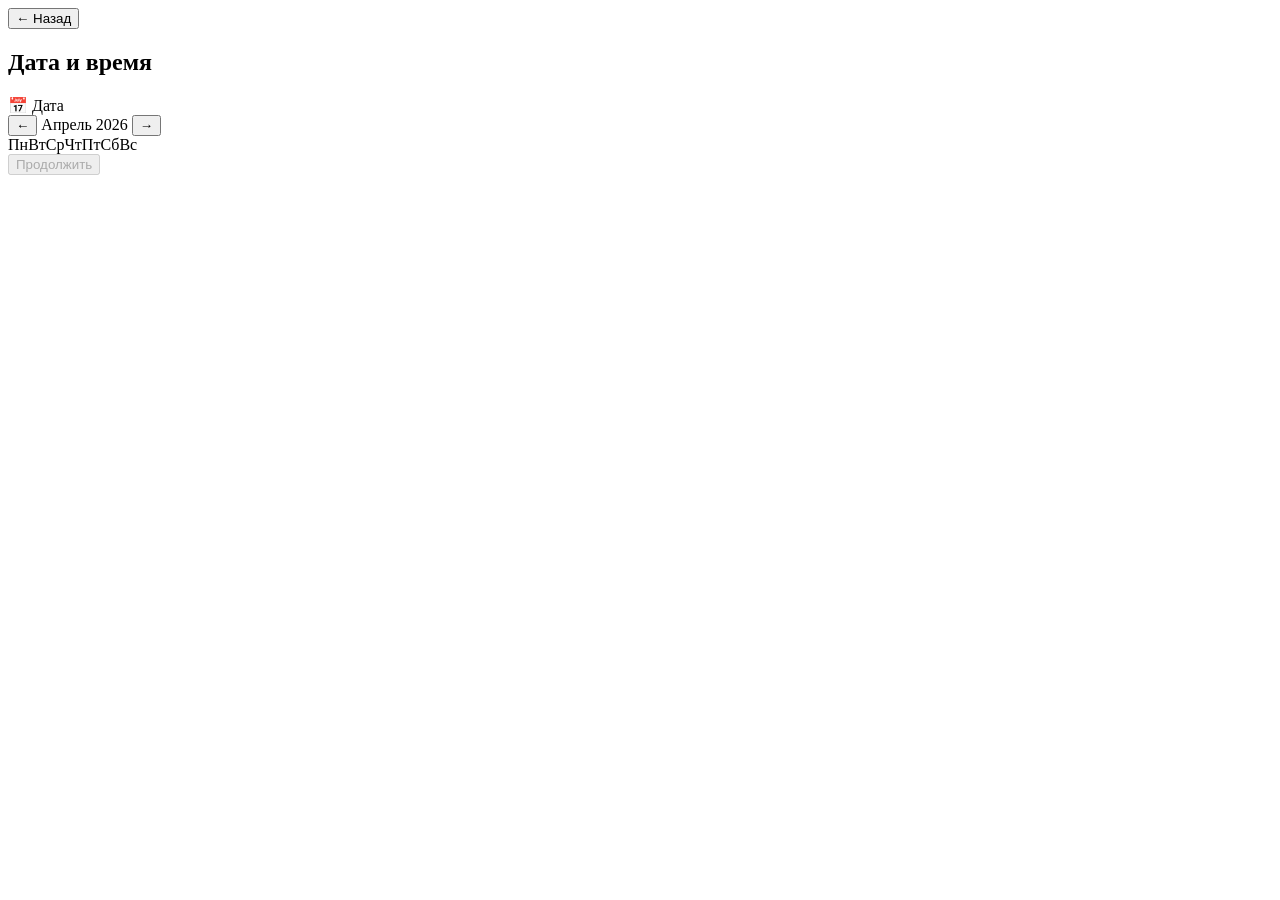
==== calendar.html @ fb3a7a3f "Create calendar.html" ====
<!DOCTYPE html>
<html lang="ru">
<head>
    <meta charset="UTF-8">
    <meta name="viewport" content="width=device-width, initial-scale=1.0, maximum-scale=1.0, user-scalable=no">
    <meta name="color-scheme" content="light dark">
    <title>Выбор даты и времени</title>
    <link rel="stylesheet" href="css/style.css">
    <script src="https://telegram.org/js/telegram-web-app.js"></script>
</head>
<body>
    <div class="container">
        <div class="header">
            <button id="back-btn" class="btn-back">← Назад</button>
            <h2>Дата и время</h2>
        </div>
        
        <div class="content">
            <div class="section">
                <label>📅 Дата</label>
                <div id="calendar" class="calendar">
                    <div class="calendar-header">
                        <button id="prev-month" class="calendar-nav">←</button>
                        <span id="current-month">Апрель 2026</span>
                        <button id="next-month" class="calendar-nav">→</button>
                    </div>
                    <div class="calendar-weekdays">
                        <span>Пн</span><span>Вт</span><span>Ср</span><span>Чт</span><span>Пт</span><span>Сб</span><span>Вс</span>
                    </div>
                    <div id="calendar-days" class="calendar-days"></div>
                </div>
            </div>
            
            <div class="section" id="time-section" style="display: none;">
                <label>⏰ Время</label>
                <div id="time-slots" class="time-slots"></div>
            </div>
            
            <div class="section" id="selected-info" style="display: none;">
                <div class="selected-card">
                    <div class="selected-icon">💇♀️</div>
                    <div class="selected-details">
                        <span id="selected-service"></span>
                        <span id="selected-datetime"></span>
                        <span id="selected-price"></span>
                    </div>
                </div>
            </div>
        </div>
        
        <div class="footer">
            <button id="continue-calendar-btn" class="btn btn-primary" disabled>Продолжить</button>
        </div>
    </div>
    
    <div id="toast" class="toast"></div>
    
    <script src="js/telegram.js"></script>
    <script src="js/calendar.js"></script>
</body>
</html>
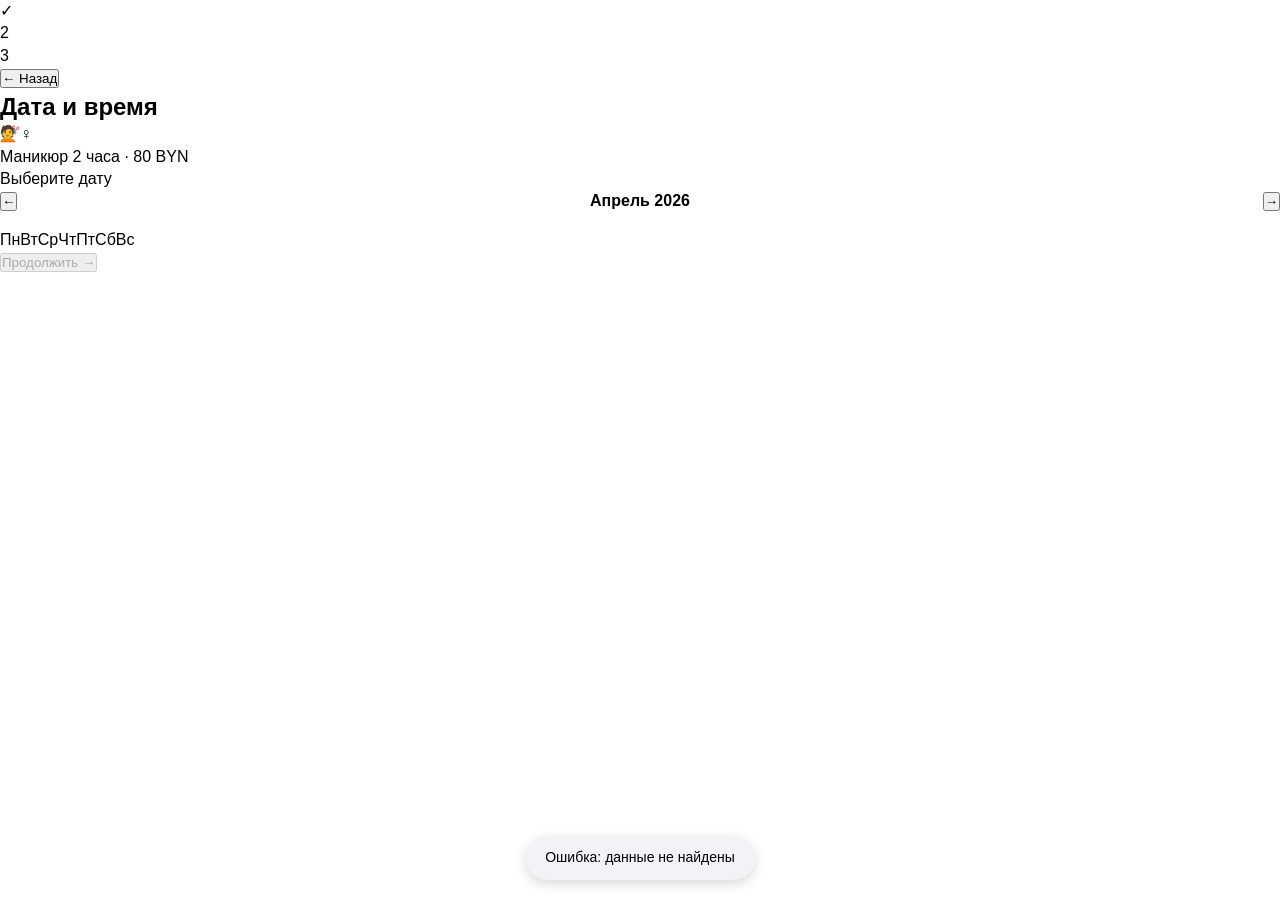
==== commit 4873bf30: "Update calendar.html" ====
--- a/calendar.html
+++ b/calendar.html
@@ -2,60 +2,68 @@
 <html lang="ru">
 <head>
     <meta charset="UTF-8">
-    <meta name="viewport" content="width=device-width, initial-scale=1.0, maximum-scale=1.0, user-scalable=no">
+    <meta name="viewport" content="width=device-width, initial-scale=1.0, maximum-scale=1.0, user-scalable=no, viewport-fit=cover">
     <meta name="color-scheme" content="light dark">
-    <title>Выбор даты и времени</title>
-    <link rel="stylesheet" href="css/style.css">
+    <title>Дата и время</title>
+    <link rel="stylesheet" href="style.css">
     <script src="https://telegram.org/js/telegram-web-app.js"></script>
 </head>
 <body>
-    <div class="container">
-        <div class="header">
-            <button id="back-btn" class="btn-back">← Назад</button>
-            <h2>Дата и время</h2>
+    <div class="app">
+        <!-- Шапка с прогрессом -->
+        <div class="progress-bar">
+            <div class="progress-step completed">✓</div>
+            <div class="progress-line completed"></div>
+            <div class="progress-step active">2</div>
+            <div class="progress-line"></div>
+            <div class="progress-step">3</div>
         </div>
         
-        <div class="content">
-            <div class="section">
-                <label>📅 Дата</label>
-                <div id="calendar" class="calendar">
+        <div class="screen active">
+            <div class="screen-header">
+                <button id="back-btn" class="back-btn">← Назад</button>
+                <h2>Дата и время</h2>
+            </div>
+            
+            <div class="screen-content">
+                <!-- Выбранная услуга -->
+                <div class="selected-service-card">
+                    <div class="service-icon">💇♀️</div>
+                    <div class="service-info">
+                        <span id="selected-service-name">Маникюр</span>
+                        <span id="selected-service-details">2 часа · 80 BYN</span>
+                    </div>
+                </div>
+                
+                <!-- Календарь -->
+                <div class="section-title">Выберите дату</div>
+                <div class="calendar-wrapper">
                     <div class="calendar-header">
-                        <button id="prev-month" class="calendar-nav">←</button>
+                        <button id="prev-month" class="month-nav">←</button>
                         <span id="current-month">Апрель 2026</span>
-                        <button id="next-month" class="calendar-nav">→</button>
+                        <button id="next-month" class="month-nav">→</button>
                     </div>
-                    <div class="calendar-weekdays">
+                    <div class="weekdays">
                         <span>Пн</span><span>Вт</span><span>Ср</span><span>Чт</span><span>Пт</span><span>Сб</span><span>Вс</span>
                     </div>
-                    <div id="calendar-days" class="calendar-days"></div>
+                    <div id="calendar-days" class="calendar-grid"></div>
+                </div>
+                
+                <!-- Время -->
+                <div id="time-section" class="time-section" style="display: none;">
+                    <div class="section-title">Выберите время</div>
+                    <div id="time-slots" class="time-grid"></div>
                 </div>
             </div>
             
-            <div class="section" id="time-section" style="display: none;">
-                <label>⏰ Время</label>
-                <div id="time-slots" class="time-slots"></div>
+            <div class="screen-footer">
+                <button id="continue-calendar-btn" class="primary-btn" disabled>Продолжить →</button>
             </div>
-            
-            <div class="section" id="selected-info" style="display: none;">
-                <div class="selected-card">
-                    <div class="selected-icon">💇♀️</div>
-                    <div class="selected-details">
-                        <span id="selected-service"></span>
-                        <span id="selected-datetime"></span>
-                        <span id="selected-price"></span>
-                    </div>
-                </div>
-            </div>
-        </div>
-        
-        <div class="footer">
-            <button id="continue-calendar-btn" class="btn btn-primary" disabled>Продолжить</button>
         </div>
     </div>
     
     <div id="toast" class="toast"></div>
-    
-    <script src="js/telegram.js"></script>
-    <script src="js/calendar.js"></script>
+    <script src="telegram.js"></script>
+    <script src="calendar.js"></script>
 </body>
 </html>
--- a/style.css
+++ b/style.css
@@ -0,0 +1,436 @@
+* {
+    margin: 0;
+    padding: 0;
+    box-sizing: border-box;
+}
+
+:root {
+    --tg-theme-bg-color: #ffffff;
+    --tg-theme-text-color: #000000;
+    --tg-theme-hint-color: #8e8e93;
+    --tg-theme-link-color: #007aff;
+    --tg-theme-button-color: #007aff;
+    --tg-theme-button-text-color: #ffffff;
+    --tg-theme-secondary-bg-color: #f2f2f7;
+}
+
+@media (prefers-color-scheme: dark) {
+    :root {
+        --tg-theme-bg-color: #1c1c1e;
+        --tg-theme-text-color: #ffffff;
+        --tg-theme-hint-color: #8e8e93;
+        --tg-theme-link-color: #0a84ff;
+        --tg-theme-button-color: #0a84ff;
+        --tg-theme-button-text-color: #ffffff;
+        --tg-theme-secondary-bg-color: #2c2c2e;
+    }
+}
+
+body {
+    font-family: -apple-system, BlinkMacSystemFont, 'Segoe UI', Roboto, Helvetica, sans-serif;
+    background-color: var(--tg-theme-bg-color);
+    color: var(--tg-theme-text-color);
+    line-height: 1.4;
+    -webkit-font-smoothing: antialiased;
+}
+
+.container {
+    max-width: 600px;
+    margin: 0 auto;
+    padding: 16px;
+    min-height: 100vh;
+    display: flex;
+    flex-direction: column;
+}
+
+.header {
+    margin-bottom: 20px;
+}
+
+.header h1 {
+    font-size: 24px;
+    font-weight: 600;
+    margin-bottom: 4px;
+}
+
+.header p {
+    color: var(--tg-theme-hint-color);
+    font-size: 14px;
+}
+
+.header h2 {
+    font-size: 20px;
+    font-weight: 600;
+}
+
+.btn-back {
+    background: none;
+    border: none;
+    color: var(--tg-theme-link-color);
+    font-size: 18px;
+    cursor: pointer;
+    padding: 8px 0;
+    margin-bottom: 8px;
+}
+
+.content {
+    flex: 1;
+}
+
+.section {
+    margin-bottom: 24px;
+}
+
+.section label {
+    display: block;
+    font-size: 14px;
+    font-weight: 500;
+    margin-bottom: 8px;
+    color: var(--tg-theme-text-color);
+}
+
+.input {
+    width: 100%;
+    padding: 14px 16px;
+    font-size: 16px;
+    background-color: var(--tg-theme-secondary-bg-color);
+    border: none;
+    border-radius: 12px;
+    color: var(--tg-theme-text-color);
+    outline: none;
+    transition: background-color 0.2s;
+}
+
+.input:focus {
+    background-color: var(--tg-theme-bg-color);
+    box-shadow: 0 0 0 2px var(--tg-theme-button-color);
+}
+
+.input::placeholder {
+    color: var(--tg-theme-hint-color);
+}
+
+.services-list {
+    display: flex;
+    flex-direction: column;
+    gap: 10px;
+}
+
+.service-card {
+    background-color: var(--tg-theme-secondary-bg-color);
+    border-radius: 12px;
+    padding: 16px;
+    cursor: pointer;
+    transition: all 0.2s;
+    border: 2px solid transparent;
+}
+
+.service-card:hover {
+    opacity: 0.9;
+}
+
+.service-card.selected {
+    border-color: var(--tg-theme-button-color);
+    background-color: var(--tg-theme-bg-color);
+}
+
+.service-name {
+    font-size: 16px;
+    font-weight: 500;
+    margin-bottom: 4px;
+}
+
+.service-details {
+    display: flex;
+    justify-content: space-between;
+    color: var(--tg-theme-hint-color);
+    font-size: 14px;
+}
+
+.loading {
+    text-align: center;
+    padding: 40px;
+    color: var(--tg-theme-hint-color);
+}
+
+.calendar {
+    background-color: var(--tg-theme-secondary-bg-color);
+    border-radius: 16px;
+    padding: 16px;
+}
+
+.calendar-header {
+    display: flex;
+    justify-content: space-between;
+    align-items: center;
+    margin-bottom: 16px;
+}
+
+.calendar-nav {
+    background: none;
+    border: none;
+    color: var(--tg-theme-link-color);
+    font-size: 20px;
+    cursor: pointer;
+    padding: 8px 12px;
+}
+
+#current-month {
+    font-weight: 600;
+    font-size: 16px;
+}
+
+.calendar-weekdays {
+    display: grid;
+    grid-template-columns: repeat(7, 1fr);
+    text-align: center;
+    margin-bottom: 8px;
+    color: var(--tg-theme-hint-color);
+    font-size: 13px;
+    font-weight: 500;
+}
+
+.calendar-days {
+    display: grid;
+    grid-template-columns: repeat(7, 1fr);
+    gap: 4px;
+}
+
+.calendar-day {
+    aspect-ratio: 1;
+    display: flex;
+    align-items: center;
+    justify-content: center;
+    border-radius: 10px;
+    cursor: pointer;
+    font-size: 15px;
+    transition: background-color 0.2s;
+}
+
+.calendar-day:hover {
+    background-color: var(--tg-theme-button-color);
+    color: var(--tg-theme-button-text-color);
+}
+
+.calendar-day.empty {
+    cursor: default;
+}
+
+.calendar-day.selected {
+    background-color: var(--tg-theme-button-color);
+    color: var(--tg-theme-button-text-color);
+}
+
+.calendar-day.today {
+    font-weight: 700;
+    color: var(--tg-theme-link-color);
+}
+
+.time-slots {
+    display: grid;
+    grid-template-columns: repeat(3, 1fr);
+    gap: 10px;
+}
+
+.time-slot {
+    background-color: var(--tg-theme-secondary-bg-color);
+    border-radius: 10px;
+    padding: 12px;
+    text-align: center;
+    cursor: pointer;
+    font-size: 14px;
+    font-weight: 500;
+    transition: all 0.2s;
+    border: 2px solid transparent;
+}
+
+.time-slot:hover {
+    opacity: 0.9;
+}
+
+.time-slot.selected {
+    border-color: var(--tg-theme-button-color);
+    background-color: var(--tg-theme-bg-color);
+}
+
+.selected-card {
+    background-color: var(--tg-theme-secondary-bg-color);
+    border-radius: 12px;
+    padding: 16px;
+    display: flex;
+    align-items: center;
+    gap: 12px;
+}
+
+.selected-icon {
+    font-size: 32px;
+}
+
+.selected-details {
+    display: flex;
+    flex-direction: column;
+    gap: 4px;
+}
+
+.selected-details span:first-child {
+    font-weight: 600;
+    font-size: 16px;
+}
+
+.selected-details span:not(:first-child) {
+    color: var(--tg-theme-hint-color);
+    font-size: 14px;
+}
+
+.confirm-card {
+    background-color: var(--tg-theme-secondary-bg-color);
+    border-radius: 20px;
+    padding: 24px;
+    text-align: center;
+}
+
+.confirm-icon {
+    font-size: 48px;
+    margin-bottom: 16px;
+}
+
+.confirm-card h3 {
+    font-size: 20px;
+    margin-bottom: 20px;
+}
+
+.confirm-details {
+    text-align: left;
+    margin-top: 20px;
+}
+
+.detail-row {
+    display: flex;
+    justify-content: space-between;
+    padding: 12px 0;
+    border-bottom: 1px solid rgba(128, 128, 128, 0.2);
+}
+
+.detail-row:last-child {
+    border-bottom: none;
+}
+
+.detail-label {
+    color: var(--tg-theme-hint-color);
+    font-size: 14px;
+}
+
+.detail-value {
+    font-weight: 500;
+    font-size: 15px;
+    text-align: right;
+    max-width: 60%;
+}
+
+.success-content {
+    display: flex;
+    flex-direction: column;
+    align-items: center;
+    justify-content: center;
+    min-height: 80vh;
+    text-align: center;
+    padding: 20px;
+}
+
+.success-icon {
+    font-size: 80px;
+    margin-bottom: 20px;
+}
+
+.success-content h2 {
+    font-size: 24px;
+    margin-bottom: 12px;
+}
+
+.success-content p {
+    color: var(--tg-theme-hint-color);
+    margin-bottom: 30px;
+}
+
+.success-details {
+    background-color: var(--tg-theme-secondary-bg-color);
+    border-radius: 16px;
+    padding: 20px;
+    width: 100%;
+    margin-bottom: 30px;
+    text-align: left;
+}
+
+.footer {
+    padding-top: 20px;
+    margin-top: auto;
+}
+
+.btn {
+    width: 100%;
+    padding: 16px;
+    font-size: 16px;
+    font-weight: 600;
+    border: none;
+    border-radius: 12px;
+    cursor: pointer;
+    transition: opacity 0.2s;
+}
+
+.btn:active {
+    opacity: 0.8;
+}
+
+.btn-primary {
+    background-color: var(--tg-theme-button-color);
+    color: var(--tg-theme-button-text-color);
+}
+
+.btn-primary:disabled {
+    opacity: 0.5;
+    cursor: not-allowed;
+}
+
+.btn-secondary {
+    background-color: var(--tg-theme-secondary-bg-color);
+    color: var(--tg-theme-text-color);
+    margin-top: 10px;
+}
+
+.toast {
+    position: fixed;
+    bottom: 20px;
+    left: 50%;
+    transform: translateX(-50%);
+    background-color: var(--tg-theme-secondary-bg-color);
+    color: var(--tg-theme-text-color);
+    padding: 12px 20px;
+    border-radius: 30px;
+    font-size: 14px;
+    box-shadow: 0 4px 12px rgba(0, 0, 0, 0.15);
+    opacity: 0;
+    transition: opacity 0.3s;
+    pointer-events: none;
+    z-index: 1000;
+}
+
+.toast.show {
+    opacity: 1;
+    pointer-events: none;
+}
+
+.error-message {
+    color: #ff3b30;
+    font-size: 13px;
+    margin-top: 6px;
+}
+
+@media (max-width: 400px) {
+    .container {
+        padding: 12px;
+    }
+    
+    .time-slots {
+        grid-template-columns: repeat(2, 1fr);
+    }
+}
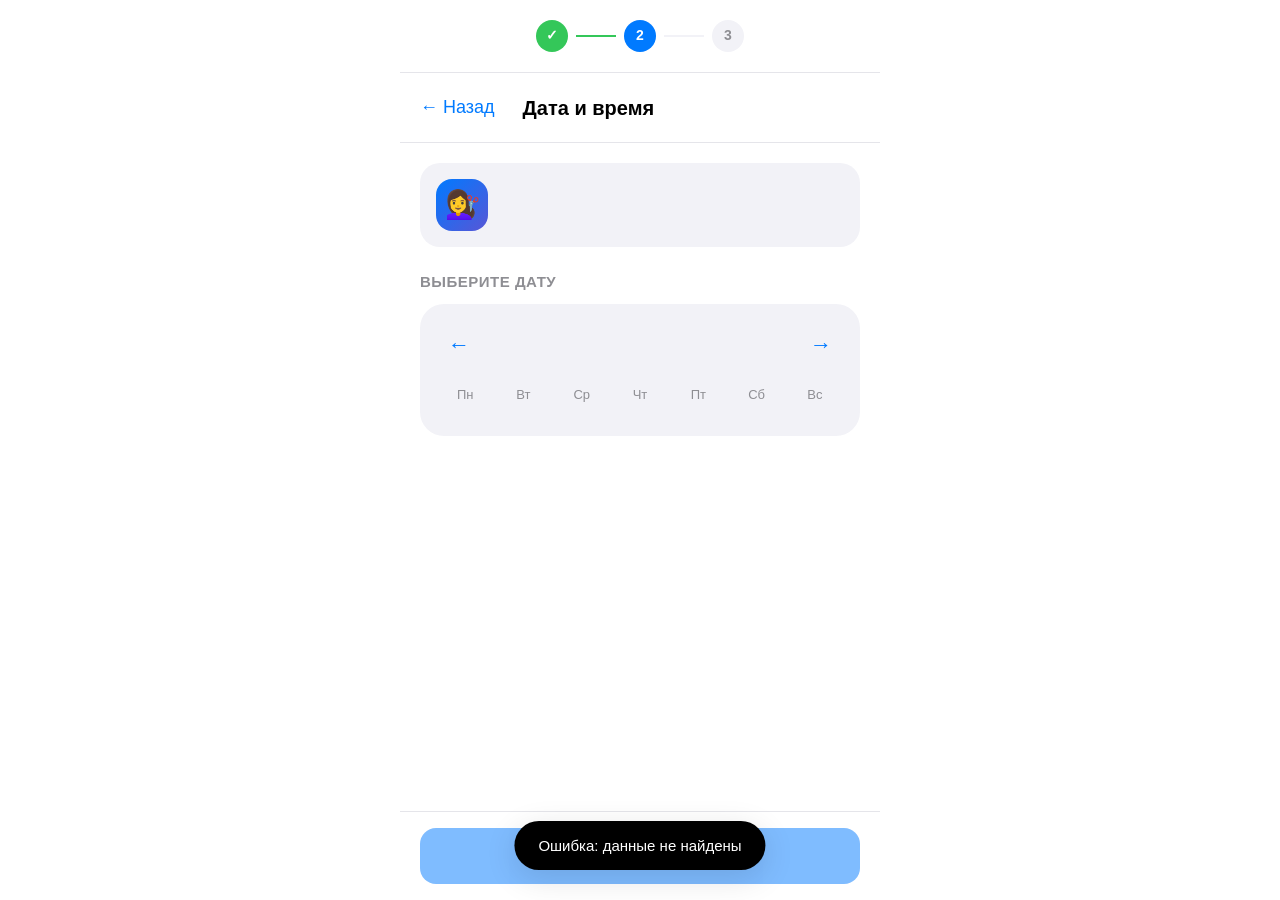
==== commit ab1d4201: "Update calendar.html" ====
--- a/calendar.html
+++ b/calendar.html
@@ -3,67 +3,26 @@
 <head>
     <meta charset="UTF-8">
     <meta name="viewport" content="width=device-width, initial-scale=1.0, maximum-scale=1.0, user-scalable=no, viewport-fit=cover">
-    <meta name="color-scheme" content="light dark">
     <title>Дата и время</title>
     <link rel="stylesheet" href="style.css">
     <script src="https://telegram.org/js/telegram-web-app.js"></script>
 </head>
 <body>
-    <div class="app">
-        <!-- Шапка с прогрессом -->
-        <div class="progress-bar">
-            <div class="progress-step completed">✓</div>
-            <div class="progress-line completed"></div>
-            <div class="progress-step active">2</div>
-            <div class="progress-line"></div>
-            <div class="progress-step">3</div>
+<div class="app">
+    <div class="progress-bar"><div class="progress-step completed">✓</div><div class="progress-line completed"></div><div class="progress-step active">2</div><div class="progress-line"></div><div class="progress-step">3</div></div>
+    <div class="screen active">
+        <div class="screen-header"><button class="back-btn" id="back-btn">← Назад</button><h2>Дата и время</h2></div>
+        <div class="screen-content">
+            <div class="selected-service-card"><div class="service-icon">💇‍♀️</div><div class="service-info"><span id="selected-service-name"></span><span id="selected-service-details"></span></div></div>
+            <div class="section-title">Выберите дату</div>
+            <div class="calendar-wrapper"><div class="calendar-header"><button id="prev-month" class="month-nav">←</button><span id="current-month"></span><button id="next-month" class="month-nav">→</button></div><div class="weekdays"><span>Пн</span><span>Вт</span><span>Ср</span><span>Чт</span><span>Пт</span><span>Сб</span><span>Вс</span></div><div id="calendar-days" class="calendar-grid"></div></div>
+            <div id="time-section" class="time-section" style="display:none;"><div class="section-title">Выберите время</div><div id="time-slots" class="time-grid"></div></div>
         </div>
-        
-        <div class="screen active">
-            <div class="screen-header">
-                <button id="back-btn" class="back-btn">← Назад</button>
-                <h2>Дата и время</h2>
-            </div>
-            
-            <div class="screen-content">
-                <!-- Выбранная услуга -->
-                <div class="selected-service-card">
-                    <div class="service-icon">💇♀️</div>
-                    <div class="service-info">
-                        <span id="selected-service-name">Маникюр</span>
-                        <span id="selected-service-details">2 часа · 80 BYN</span>
-                    </div>
-                </div>
-                
-                <!-- Календарь -->
-                <div class="section-title">Выберите дату</div>
-                <div class="calendar-wrapper">
-                    <div class="calendar-header">
-                        <button id="prev-month" class="month-nav">←</button>
-                        <span id="current-month">Апрель 2026</span>
-                        <button id="next-month" class="month-nav">→</button>
-                    </div>
-                    <div class="weekdays">
-                        <span>Пн</span><span>Вт</span><span>Ср</span><span>Чт</span><span>Пт</span><span>Сб</span><span>Вс</span>
-                    </div>
-                    <div id="calendar-days" class="calendar-grid"></div>
-                </div>
-                
-                <!-- Время -->
-                <div id="time-section" class="time-section" style="display: none;">
-                    <div class="section-title">Выберите время</div>
-                    <div id="time-slots" class="time-grid"></div>
-                </div>
-            </div>
-            
-            <div class="screen-footer">
-                <button id="continue-calendar-btn" class="primary-btn" disabled>Продолжить →</button>
-            </div>
-        </div>
+        <div class="screen-footer"><button id="continue-calendar-btn" class="primary-btn" disabled>Продолжить →</button></div>
     </div>
-    
-    <div id="toast" class="toast"></div>
-    <script src="telegram.js"></script>
-    <script src="calendar.js"></script>
+</div>
+<div id="toast" class="toast"></div>
+<script src="telegram.js"></script>
+<script src="calendar.js"></script>
 </body>
 </html>
--- a/style.css
+++ b/style.css
@@ -5,195 +5,370 @@
 }
 
 :root {
-    --tg-theme-bg-color: #ffffff;
-    --tg-theme-text-color: #000000;
-    --tg-theme-hint-color: #8e8e93;
-    --tg-theme-link-color: #007aff;
-    --tg-theme-button-color: #007aff;
-    --tg-theme-button-text-color: #ffffff;
-    --tg-theme-secondary-bg-color: #f2f2f7;
+    --primary: #007aff;
+    --primary-dark: #0051d5;
+    --success: #34c759;
+    --danger: #ff3b30;
+    --warning: #ff9500;
+    --bg-primary: #ffffff;
+    --bg-secondary: #f2f2f7;
+    --text-primary: #000000;
+    --text-secondary: #8e8e93;
+    --text-tertiary: #c6c6c8;
+    --border-light: #e5e5ea;
+    --shadow-sm: 0 2px 8px rgba(0,0,0,0.04);
+    --shadow-md: 0 4px 16px rgba(0,0,0,0.08);
+    --shadow-lg: 0 8px 32px rgba(0,0,0,0.12);
 }
 
 @media (prefers-color-scheme: dark) {
     :root {
-        --tg-theme-bg-color: #1c1c1e;
-        --tg-theme-text-color: #ffffff;
-        --tg-theme-hint-color: #8e8e93;
-        --tg-theme-link-color: #0a84ff;
-        --tg-theme-button-color: #0a84ff;
-        --tg-theme-button-text-color: #ffffff;
-        --tg-theme-secondary-bg-color: #2c2c2e;
+        --primary: #0a84ff;
+        --bg-primary: #1c1c1e;
+        --bg-secondary: #2c2c2e;
+        --text-primary: #ffffff;
+        --text-secondary: #8e8e93;
+        --border-light: #38383a;
     }
 }
 
 body {
-    font-family: -apple-system, BlinkMacSystemFont, 'Segoe UI', Roboto, Helvetica, sans-serif;
-    background-color: var(--tg-theme-bg-color);
-    color: var(--tg-theme-text-color);
+    font-family: -apple-system, BlinkMacSystemFont, 'SF Pro Display', 'SF Pro Text', 'Helvetica Neue', sans-serif;
+    background: var(--bg-primary);
+    color: var(--text-primary);
     line-height: 1.4;
     -webkit-font-smoothing: antialiased;
-}
-
-.container {
-    max-width: 600px;
+    min-height: 100vh;
+}
+
+.app {
+    max-width: 480px;
     margin: 0 auto;
-    padding: 16px;
     min-height: 100vh;
     display: flex;
     flex-direction: column;
-}
-
-.header {
-    margin-bottom: 20px;
-}
-
-.header h1 {
+    background: var(--bg-primary);
+}
+
+/* Прогресс-бар */
+.progress-bar {
+    display: flex;
+    align-items: center;
+    justify-content: center;
+    padding: 20px 24px;
+    background: var(--bg-primary);
+    border-bottom: 1px solid var(--border-light);
+}
+
+.progress-step {
+    width: 32px;
+    height: 32px;
+    border-radius: 50%;
+    background: var(--bg-secondary);
+    color: var(--text-secondary);
+    display: flex;
+    align-items: center;
+    justify-content: center;
+    font-size: 14px;
+    font-weight: 600;
+    transition: all 0.3s;
+}
+
+.progress-step.active {
+    background: var(--primary);
+    color: white;
+}
+
+.progress-step.completed {
+    background: var(--success);
+    color: white;
+}
+
+.progress-line {
+    width: 40px;
+    height: 2px;
+    background: var(--bg-secondary);
+    margin: 0 8px;
+    transition: all 0.3s;
+}
+
+.progress-line.completed {
+    background: var(--success);
+}
+
+/* Экран */
+.screen {
+    display: none;
+    flex: 1;
+    flex-direction: column;
+}
+
+.screen.active {
+    display: flex;
+}
+
+.screen-header {
+    padding: 16px 20px;
+    border-bottom: 1px solid var(--border-light);
+    display: flex;
+    align-items: center;
+    gap: 16px;
+}
+
+.screen-header h1 {
     font-size: 24px;
-    font-weight: 600;
-    margin-bottom: 4px;
-}
-
-.header p {
-    color: var(--tg-theme-hint-color);
+    font-weight: 700;
+    letter-spacing: -0.5px;
+}
+
+.screen-header h2 {
+    font-size: 20px;
+    font-weight: 600;
+}
+
+.screen-header p {
+    color: var(--text-secondary);
     font-size: 14px;
-}
-
-.header h2 {
-    font-size: 20px;
-    font-weight: 600;
-}
-
-.btn-back {
+    margin-top: 4px;
+}
+
+.back-btn {
     background: none;
     border: none;
-    color: var(--tg-theme-link-color);
+    color: var(--primary);
+    font-size: 20px;
+    cursor: pointer;
+    padding: 8px;
+}
+
+.screen-content {
+    flex: 1;
+    padding: 20px;
+}
+
+.screen-footer {
+    padding: 16px 20px;
+    border-top: 1px solid var(--border-light);
+    background: var(--bg-primary);
+}
+
+/* Профиль */
+.profile-card {
+    display: flex;
+    align-items: center;
+    gap: 16px;
+    padding: 16px;
+    background: var(--bg-secondary);
+    border-radius: 20px;
+    margin-bottom: 24px;
+}
+
+.profile-avatar {
+    width: 56px;
+    height: 56px;
+    border-radius: 50%;
+    background: var(--primary);
+    display: flex;
+    align-items: center;
+    justify-content: center;
+    color: white;
+    font-size: 24px;
+    font-weight: 600;
+    flex-shrink: 0;
+}
+
+.profile-info {
+    flex: 1;
+}
+
+.clean-input {
+    width: 100%;
+    padding: 10px 0;
+    font-size: 16px;
+    background: transparent;
+    border: none;
+    border-bottom: 1px solid var(--border-light);
+    color: var(--text-primary);
+    outline: none;
+}
+
+.clean-input:focus {
+    border-bottom-color: var(--primary);
+}
+
+.name-input {
     font-size: 18px;
-    cursor: pointer;
-    padding: 8px 0;
-    margin-bottom: 8px;
-}
-
-.content {
-    flex: 1;
-}
-
-.section {
-    margin-bottom: 24px;
-}
-
-.section label {
-    display: block;
-    font-size: 14px;
-    font-weight: 500;
-    margin-bottom: 8px;
-    color: var(--tg-theme-text-color);
-}
-
-.input {
-    width: 100%;
-    padding: 14px 16px;
-    font-size: 16px;
-    background-color: var(--tg-theme-secondary-bg-color);
-    border: none;
-    border-radius: 12px;
-    color: var(--tg-theme-text-color);
-    outline: none;
-    transition: background-color 0.2s;
-}
-
-.input:focus {
-    background-color: var(--tg-theme-bg-color);
-    box-shadow: 0 0 0 2px var(--tg-theme-button-color);
-}
-
-.input::placeholder {
-    color: var(--tg-theme-hint-color);
-}
-
-.services-list {
+    font-weight: 600;
+}
+
+.phone-input {
+    font-size: 15px;
+    color: var(--text-secondary);
+}
+
+/* Заголовки секций */
+.section-title {
+    font-size: 15px;
+    font-weight: 600;
+    text-transform: uppercase;
+    letter-spacing: 0.5px;
+    color: var(--text-secondary);
+    margin-bottom: 12px;
+    margin-top: 24px;
+}
+
+.section-title:first-of-type {
+    margin-top: 0;
+}
+
+/* Сетка услуг */
+.services-grid {
     display: flex;
     flex-direction: column;
     gap: 10px;
 }
 
 .service-card {
-    background-color: var(--tg-theme-secondary-bg-color);
-    border-radius: 12px;
+    background: var(--bg-secondary);
+    border-radius: 16px;
+    padding: 18px 16px;
+    cursor: pointer;
+    transition: all 0.2s cubic-bezier(0.2, 0, 0, 1);
+    border: 2px solid transparent;
+}
+
+.service-card:active {
+    transform: scale(0.985);
+    background: var(--bg-primary);
+}
+
+.service-card.selected {
+    border-color: var(--primary);
+    background: var(--bg-primary);
+    box-shadow: var(--shadow-md);
+}
+
+.service-card-header {
+    display: flex;
+    justify-content: space-between;
+    align-items: flex-start;
+    margin-bottom: 8px;
+}
+
+.service-name {
+    font-size: 17px;
+    font-weight: 600;
+}
+
+.service-price {
+    font-size: 18px;
+    font-weight: 700;
+    color: var(--primary);
+}
+
+.service-duration {
+    font-size: 14px;
+    color: var(--text-secondary);
+}
+
+/* Поле ввода */
+.notes-input {
+    width: 100%;
     padding: 16px;
-    cursor: pointer;
-    transition: all 0.2s;
-    border: 2px solid transparent;
-}
-
-.service-card:hover {
-    opacity: 0.9;
-}
-
-.service-card.selected {
-    border-color: var(--tg-theme-button-color);
-    background-color: var(--tg-theme-bg-color);
-}
-
-.service-name {
-    font-size: 16px;
-    font-weight: 500;
-    margin-bottom: 4px;
-}
-
-.service-details {
+    font-size: 15px;
+    background: var(--bg-secondary);
+    border: none;
+    border-radius: 16px;
+    color: var(--text-primary);
+    outline: none;
+    resize: none;
+}
+
+.notes-input:focus {
+    background: var(--bg-primary);
+    box-shadow: 0 0 0 2px var(--primary);
+}
+
+/* Карточка выбранной услуги */
+.selected-service-card {
+    display: flex;
+    align-items: center;
+    gap: 16px;
+    padding: 16px;
+    background: var(--bg-secondary);
+    border-radius: 20px;
+    margin-bottom: 24px;
+}
+
+.service-icon {
+    width: 52px;
+    height: 52px;
+    border-radius: 16px;
+    background: linear-gradient(135deg, var(--primary), #5856d6);
+    display: flex;
+    align-items: center;
+    justify-content: center;
+    font-size: 28px;
+}
+
+.service-info {
+    display: flex;
+    flex-direction: column;
+    gap: 4px;
+}
+
+.service-info span:first-child {
+    font-size: 17px;
+    font-weight: 600;
+}
+
+.service-info span:last-child {
+    font-size: 14px;
+    color: var(--text-secondary);
+}
+
+/* Календарь */
+.calendar-wrapper {
+    background: var(--bg-secondary);
+    border-radius: 24px;
+    padding: 20px 16px;
+}
+
+.calendar-header {
     display: flex;
     justify-content: space-between;
-    color: var(--tg-theme-hint-color);
-    font-size: 14px;
-}
-
-.loading {
-    text-align: center;
-    padding: 40px;
-    color: var(--tg-theme-hint-color);
-}
-
-.calendar {
-    background-color: var(--tg-theme-secondary-bg-color);
-    border-radius: 16px;
-    padding: 16px;
-}
-
-.calendar-header {
-    display: flex;
-    justify-content: space-between;
-    align-items: center;
-    margin-bottom: 16px;
-}
-
-.calendar-nav {
+    align-items: center;
+    margin-bottom: 20px;
+}
+
+.month-nav {
     background: none;
     border: none;
-    color: var(--tg-theme-link-color);
-    font-size: 20px;
+    color: var(--primary);
+    font-size: 22px;
     cursor: pointer;
     padding: 8px 12px;
 }
 
 #current-month {
-    font-weight: 600;
-    font-size: 16px;
-}
-
-.calendar-weekdays {
+    font-size: 17px;
+    font-weight: 600;
+}
+
+.weekdays {
     display: grid;
     grid-template-columns: repeat(7, 1fr);
     text-align: center;
-    margin-bottom: 8px;
-    color: var(--tg-theme-hint-color);
+    margin-bottom: 12px;
+    color: var(--text-secondary);
     font-size: 13px;
     font-weight: 500;
 }
 
-.calendar-days {
+.calendar-grid {
     display: grid;
     grid-template-columns: repeat(7, 1fr);
-    gap: 4px;
+    gap: 6px;
 }
 
 .calendar-day {
@@ -201,236 +376,393 @@
     display: flex;
     align-items: center;
     justify-content: center;
-    border-radius: 10px;
+    border-radius: 12px;
     cursor: pointer;
     font-size: 15px;
-    transition: background-color 0.2s;
+    font-weight: 500;
+    transition: all 0.2s;
+    background: transparent;
 }
 
 .calendar-day:hover {
-    background-color: var(--tg-theme-button-color);
-    color: var(--tg-theme-button-text-color);
-}
-
-.calendar-day.empty {
-    cursor: default;
+    background: var(--primary);
+    color: white;
 }
 
 .calendar-day.selected {
-    background-color: var(--tg-theme-button-color);
-    color: var(--tg-theme-button-text-color);
+    background: var(--primary);
+    color: white;
 }
 
 .calendar-day.today {
+    color: var(--primary);
     font-weight: 700;
-    color: var(--tg-theme-link-color);
-}
-
-.time-slots {
+}
+
+.calendar-day.disabled {
+    opacity: 0.3;
+    cursor: not-allowed;
+}
+
+/* Сетка времени */
+.time-section {
+    margin-top: 24px;
+}
+
+.time-grid {
     display: grid;
     grid-template-columns: repeat(3, 1fr);
     gap: 10px;
 }
 
 .time-slot {
-    background-color: var(--tg-theme-secondary-bg-color);
-    border-radius: 10px;
-    padding: 12px;
+    background: var(--bg-secondary);
+    border-radius: 14px;
+    padding: 14px 8px;
     text-align: center;
     cursor: pointer;
-    font-size: 14px;
+    font-size: 15px;
     font-weight: 500;
     transition: all 0.2s;
     border: 2px solid transparent;
 }
 
-.time-slot:hover {
-    opacity: 0.9;
+.time-slot:active {
+    transform: scale(0.95);
 }
 
 .time-slot.selected {
-    border-color: var(--tg-theme-button-color);
-    background-color: var(--tg-theme-bg-color);
-}
-
-.selected-card {
-    background-color: var(--tg-theme-secondary-bg-color);
-    border-radius: 12px;
-    padding: 16px;
-    display: flex;
-    align-items: center;
-    gap: 12px;
-}
-
-.selected-icon {
-    font-size: 32px;
-}
-
-.selected-details {
+    border-color: var(--primary);
+    background: var(--bg-primary);
+    box-shadow: var(--shadow-sm);
+}
+
+/* Подтверждение */
+.confirm-card {
+    background: var(--bg-secondary);
+    border-radius: 24px;
+    padding: 24px;
+}
+
+.confirm-header {
+    text-align: center;
+    margin-bottom: 24px;
+}
+
+.check-icon {
+    width: 64px;
+    height: 64px;
+    border-radius: 50%;
+    background: var(--success);
+    color: white;
+    font-size: 36px;
+    display: flex;
+    align-items: center;
+    justify-content: center;
+    margin: 0 auto 16px;
+}
+
+.confirm-header h3 {
+    font-size: 20px;
+    font-weight: 600;
+}
+
+.confirm-details {
     display: flex;
     flex-direction: column;
     gap: 4px;
 }
 
-.selected-details span:first-child {
-    font-weight: 600;
-    font-size: 16px;
-}
-
-.selected-details span:not(:first-child) {
-    color: var(--tg-theme-hint-color);
-    font-size: 14px;
-}
-
-.confirm-card {
-    background-color: var(--tg-theme-secondary-bg-color);
-    border-radius: 20px;
-    padding: 24px;
-    text-align: center;
-}
-
-.confirm-icon {
-    font-size: 48px;
-    margin-bottom: 16px;
-}
-
-.confirm-card h3 {
-    font-size: 20px;
-    margin-bottom: 20px;
-}
-
-.confirm-details {
-    text-align: left;
-    margin-top: 20px;
-}
-
 .detail-row {
     display: flex;
     justify-content: space-between;
-    padding: 12px 0;
-    border-bottom: 1px solid rgba(128, 128, 128, 0.2);
+    align-items: center;
+    padding: 14px 0;
+    border-bottom: 1px solid var(--border-light);
 }
 
 .detail-row:last-child {
     border-bottom: none;
 }
 
-.detail-label {
-    color: var(--tg-theme-hint-color);
-    font-size: 14px;
-}
-
-.detail-value {
+.label {
+    color: var(--text-secondary);
+    font-size: 15px;
+}
+
+.value {
     font-weight: 500;
     font-size: 15px;
     text-align: right;
-    max-width: 60%;
-}
-
-.success-content {
+}
+
+.value.highlight {
+    color: var(--primary);
+    font-weight: 600;
+}
+
+.value.price {
+    font-size: 18px;
+    font-weight: 700;
+    color: var(--primary);
+}
+
+.divider {
+    height: 1px;
+    background: var(--border-light);
+    margin: 8px 0;
+}
+
+/* Успех */
+.success-app {
+    justify-content: center;
+}
+
+.success-screen {
+    text-align: center;
+    padding: 40px 24px;
+}
+
+.success-animation {
+    margin-bottom: 24px;
+}
+
+.success-circle {
+    width: 100px;
+    height: 100px;
+    border-radius: 50%;
+    background: var(--success);
+    margin: 0 auto;
+    display: flex;
+    align-items: center;
+    justify-content: center;
+    animation: scaleIn 0.4s cubic-bezier(0.175, 0.885, 0.32, 1.275);
+}
+
+@keyframes scaleIn {
+    0% { transform: scale(0); }
+    100% { transform: scale(1); }
+}
+
+.success-check {
+    color: white;
+    font-size: 56px;
+    font-weight: bold;
+}
+
+.success-title {
+    font-size: 26px;
+    font-weight: 700;
+    margin-bottom: 8px;
+}
+
+.success-message {
+    color: var(--text-secondary);
+    font-size: 16px;
+    margin-bottom: 32px;
+}
+
+.success-details-card {
+    background: var(--bg-secondary);
+    border-radius: 20px;
+    padding: 20px;
+    margin-bottom: 32px;
+    text-align: left;
+}
+
+.success-btn {
+    width: 100%;
+}
+
+/* Кнопки */
+.primary-btn {
+    width: 100%;
+    padding: 18px;
+    background: var(--primary);
+    color: white;
+    border: none;
+    border-radius: 16px;
+    font-size: 17px;
+    font-weight: 600;
+    cursor: pointer;
+    transition: all 0.2s;
+}
+
+.primary-btn:active {
+    transform: scale(0.98);
+    background: var(--primary-dark);
+}
+
+.primary-btn:disabled {
+    opacity: 0.5;
+    cursor: not-allowed;
+}
+
+/* Состояние загрузки */
+.loading-state {
     display: flex;
     flex-direction: column;
     align-items: center;
-    justify-content: center;
-    min-height: 80vh;
+    gap: 16px;
+    padding: 40px;
+    color: var(--text-secondary);
+}
+
+.spinner {
+    width: 40px;
+    height: 40px;
+    border: 3px solid var(--bg-secondary);
+    border-top-color: var(--primary);
+    border-radius: 50%;
+    animation: spin 0.8s linear infinite;
+}
+
+@keyframes spin {
+    to { transform: rotate(360deg); }
+}
+
+/* Toast */
+.toast {
+    position: fixed;
+    bottom: 30px;
+    left: 50%;
+    transform: translateX(-50%) translateY(100px);
+    background: var(--text-primary);
+    color: var(--bg-primary);
+    padding: 14px 24px;
+    border-radius: 40px;
+    font-size: 15px;
+    font-weight: 500;
+    box-shadow: var(--shadow-lg);
+    opacity: 0;
+    transition: all 0.3s;
+    pointer-events: none;
+    z-index: 1000;
+}
+
+.toast.show {
+    opacity: 1;
+    transform: translateX(-50%) translateY(0);
+}
+.action-cards {
+    display: flex;
+    flex-direction: column;
+    gap: 16px;
+    padding: 20px 0;
+}
+
+.action-card {
+    background: var(--bg-secondary);
+    border-radius: 20px;
+    padding: 24px 20px;
+    cursor: pointer;
+    transition: all 0.2s;
+    border: 2px solid transparent;
+    display: flex;
+    align-items: center;
+    gap: 20px;
+}
+
+.action-card:active {
+    transform: scale(0.98);
+    background: var(--bg-primary);
+    border-color: var(--primary);
+}
+
+.action-icon {
+    font-size: 48px;
+    width: 70px;
+    height: 70px;
+    display: flex;
+    align-items: center;
+    justify-content: center;
+    background: var(--bg-primary);
+    border-radius: 20px;
+}
+
+.action-title {
+    font-size: 20px;
+    font-weight: 600;
+    margin-bottom: 4px;
+}
+
+.action-desc {
+    font-size: 14px;
+    color: var(--text-secondary);
+}
+
+/* Карточка найденной записи */
+.appointment-card {
+    background: var(--bg-secondary);
+    border-radius: 20px;
+    padding: 20px;
+    margin-top: 20px;
+}
+
+.appointment-header {
+    display: flex;
+    justify-content: space-between;
+    align-items: center;
+    margin-bottom: 16px;
+    padding-bottom: 16px;
+    border-bottom: 1px solid var(--border-light);
+}
+
+.appointment-id {
+    font-size: 18px;
+    font-weight: 600;
+}
+
+.appointment-status {
+    font-size: 16px;
+}
+
+.appointment-details {
+    display: flex;
+    flex-direction: column;
+    gap: 10px;
+    margin-bottom: 20px;
+}
+
+.appointment-actions {
+    margin-top: 16px;
+}
+
+.danger-btn {
+    width: 100%;
+    padding: 18px;
+    background: var(--danger);
+    color: white;
+    border: none;
+    border-radius: 16px;
+    font-size: 17px;
+    font-weight: 600;
+    cursor: pointer;
+    transition: all 0.2s;
+}
+
+.danger-btn:active {
+    transform: scale(0.98);
+    opacity: 0.9;
+}
+
+.error-message {
+    color: var(--danger);
     text-align: center;
     padding: 20px;
 }
 
-.success-icon {
-    font-size: 80px;
-    margin-bottom: 20px;
-}
-
-.success-content h2 {
-    font-size: 24px;
-    margin-bottom: 12px;
-}
-
-.success-content p {
-    color: var(--tg-theme-hint-color);
-    margin-bottom: 30px;
-}
-
-.success-details {
-    background-color: var(--tg-theme-secondary-bg-color);
-    border-radius: 16px;
-    padding: 20px;
-    width: 100%;
-    margin-bottom: 30px;
-    text-align: left;
-}
-
-.footer {
-    padding-top: 20px;
-    margin-top: auto;
-}
-
-.btn {
-    width: 100%;
-    padding: 16px;
-    font-size: 16px;
-    font-weight: 600;
+.search-result {
+    margin-top: 20px;
+}
+
+/* Кнопка назад в шапке */
+.back-btn {
+    background: none;
     border: none;
-    border-radius: 12px;
-    cursor: pointer;
-    transition: opacity 0.2s;
-}
-
-.btn:active {
-    opacity: 0.8;
-}
-
-.btn-primary {
-    background-color: var(--tg-theme-button-color);
-    color: var(--tg-theme-button-text-color);
-}
-
-.btn-primary:disabled {
-    opacity: 0.5;
-    cursor: not-allowed;
-}
-
-.btn-secondary {
-    background-color: var(--tg-theme-secondary-bg-color);
-    color: var(--tg-theme-text-color);
-    margin-top: 10px;
-}
-
-.toast {
-    position: fixed;
-    bottom: 20px;
-    left: 50%;
-    transform: translateX(-50%);
-    background-color: var(--tg-theme-secondary-bg-color);
-    color: var(--tg-theme-text-color);
-    padding: 12px 20px;
-    border-radius: 30px;
-    font-size: 14px;
-    box-shadow: 0 4px 12px rgba(0, 0, 0, 0.15);
-    opacity: 0;
-    transition: opacity 0.3s;
-    pointer-events: none;
-    z-index: 1000;
-}
-
-.toast.show {
-    opacity: 1;
-    pointer-events: none;
-}
-
-.error-message {
-    color: #ff3b30;
-    font-size: 13px;
-    margin-top: 6px;
-}
-
-@media (max-width: 400px) {
-    .container {
-        padding: 12px;
-    }
-    
-    .time-slots {
-        grid-template-columns: repeat(2, 1fr);
-    }
-}
+    color: var(--primary);
+    font-size: 18px;
+    cursor: pointer;
+    padding: 8px 12px 8px 0;
+}
+
